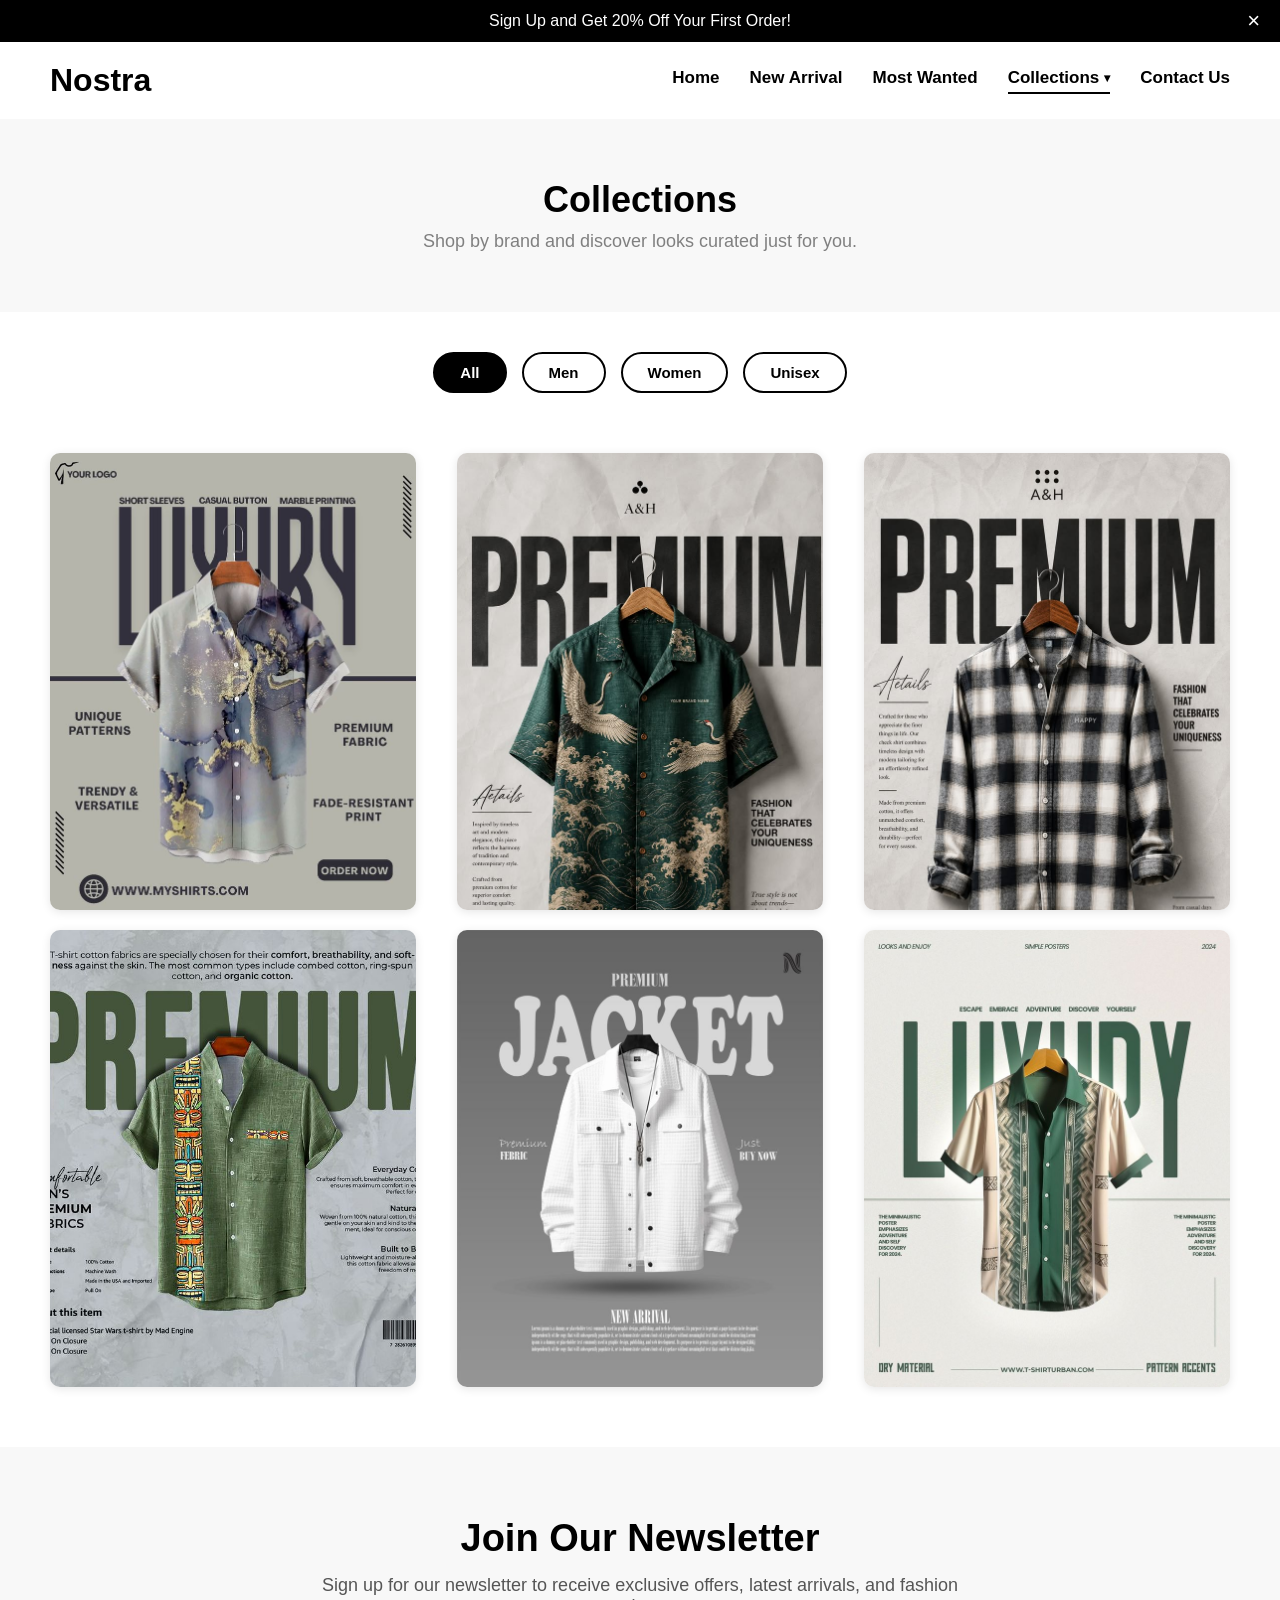
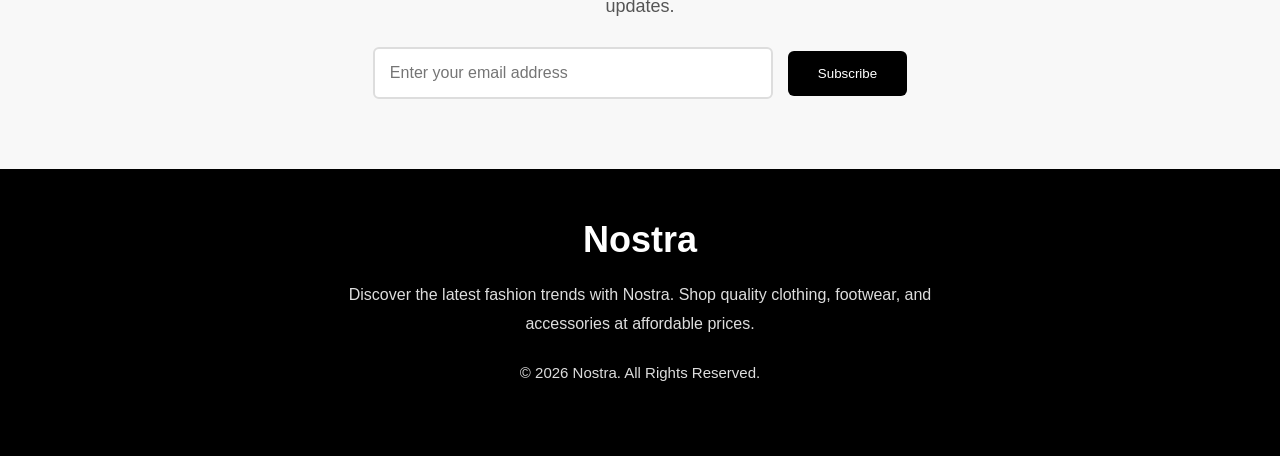
==== collections.html @ 63c2dc9e "Add files via upload" ====
<!DOCTYPE html>
<html lang="en">

<head>
    <meta charset="UTF-8">
    <meta name="viewport" content="width=device-width, initial-scale=1.0">
    <title>Collections - Nostra</title>
    <link rel="stylesheet" href="style.css">
    <script src="script.js" defer></script>
</head>

<body>

    <!-- Offer Bar -->
    <div class="offer-bar">
        <p>Sign Up and Get 20% Off Your First Order!</p>
        <button class="close-btn">&times;</button>
    </div>

    <!-- Navbar -->
    <nav class="navbar">

        <h1 class="logo">Nostra</h1>

        <button class="menu-toggle" aria-label="Toggle menu">&#9776;</button>

        <ul class="nav-links">
            <li><a href="index.html">Home</a></li>
            <li><a href="new-arrival.html">New Arrival</a></li>
            <li><a href="most-wanted.html">Most Wanted</a></li>
            <li class="dropdown">
                <a href="collections.html" class="active">Collections <span class="caret">&#9662;</span></a>
                <ul class="dropdown-menu">
                    <li><a href="collections.html?category=men">Men</a></li>
                    <li><a href="collections.html?category=women">Women</a></li>
                    <li><a href="collections.html?category=unisex">Unisex</a></li>
                </ul>
            </li>
            <li><a href="contact.html">Contact Us</a></li>
        </ul>

    </nav>

    <!-- Page Banner -->
    <section class="page-banner">
        <h1>Collections</h1>
        <p>Shop by brand and discover looks curated just for you.</p>
    </section>

    <!-- Filter Bar -->
    <section class="filter-bar">
        <button class="filter-btn active" data-filter="all">All</button>
        <button class="filter-btn" data-filter="men">Men</button>
        <button class="filter-btn" data-filter="women">Women</button>
        <button class="filter-btn" data-filter="unisex">Unisex</button>
    </section>

    <!-- Collections Grid -->
    <section class="collections">

        <div class="collection-container">

            <div class="collection-card" data-category="men">
                <img src="./imagecollection/img1.jpg" alt="Nike Collection">
                <div class="collection-overlay">
                    <h3>Nike</h3>
                    <button>View Collection</button>
                </div>
            </div>

            <div class="collection-card" data-category="unisex">
                <img src="./imagecollection/img2.jpg" alt="Adidas Collection">
                <div class="collection-overlay">
                    <h3>Adidas</h3>
                    <button>View Collection</button>
                </div>
            </div>

            <div class="collection-card" data-category="men">
                <img src="./imagecollection/img3.jpg" alt="Puma Collection">
                <div class="collection-overlay">
                    <h3>Puma</h3>
                    <button>View Collection</button>
                </div>
            </div>

            <div class="collection-card" data-category="women">
                <img src="./imagecollection/img4.jpg" alt="Zara Collection">
                <div class="collection-overlay">
                    <h3>Zara</h3>
                    <button>View Collection</button>
                </div>
            </div>

            <div class="collection-card" data-category="women">
                <img src="./imagecollection/img5.jpg" alt="H&M Collection">
                <div class="collection-overlay">
                    <h3>H&M</h3>
                    <button>View Collection</button>
                </div>
            </div>

            <div class="collection-card" data-category="unisex">
                <img src="./imagecollection/img6.jpg" alt="Levi's Collection">
                <div class="collection-overlay">
                    <h3>Levi's</h3>
                    <button>View Collection</button>
                </div>
            </div>

        </div>

    </section>

    <!-- Newsletter -->
    <section class="newsletter">

        <h2>Join Our Newsletter</h2>

        <p>
            Sign up for our newsletter to receive exclusive offers,
            latest arrivals, and fashion updates.
        </p>

        <form class="newsletter-form">

            <input type="email" placeholder="Enter your email address" required>

            <button type="submit">Subscribe</button>

        </form>

    </section>

    <!-- Footer -->
    <footer class="footer">

        <div class="footer-content">

            <h2>Nostra</h2>

            <p>
                Discover the latest fashion trends with Nostra.
                Shop quality clothing, footwear, and accessories
                at affordable prices.
            </p>

            <p class="copyright">
                © 2026 Nostra. All Rights Reserved.
            </p>

        </div>

    </footer>

</body>

</html>
---- style.css ----
* {
    margin: 0;
    padding: 0;
    box-sizing: border-box;
}

body {
    font-family: Arial, Helvetica, sans-serif;
    background-color: #ffffff;
}

/* ===========================
   Offer Bar
=========================== */

.offer-bar {
    background-color: black;
    color: white;
    display: flex;
    justify-content: center;
    align-items: center;
    padding: 12px 20px;
    position: relative;
}

.offer-bar p {
    font-size: 16px;
}

.offer-bar button {
    position: absolute;
    right: 20px;
    background: none;
    border: none;
    color: white;
    font-size: 22px;
    cursor: pointer;
}

/* ===========================
   Navbar
=========================== */

.navbar {
    display: flex;
    justify-content: space-between;
    align-items: center;
    padding: 20px 50px;
    background-color: white;
    box-shadow: 0 2px 10px rgba(0, 0, 0, 0.1);
}

.logo {
    font-size: 32px;
    font-weight: bold;
}

.nav-links {
    display: flex;
    list-style: none;
    gap: 30px;
}

.nav-links a {
    text-decoration: none;
    color: black;
    font-size: 17px;
    font-weight: 600;
    transition: 0.3s;
    padding-bottom: 4px;
}

.nav-links a:hover {
    color: gray;
}

.nav-links a.active {
    color: black;
    border-bottom: 2px solid black;
}

.menu-toggle {
    display: none;
    background: none;
    border: none;
    font-size: 28px;
    line-height: 1;
    cursor: pointer;
    color: black;
}

/* Dropdown submenu */
.dropdown {
    position: relative;
}

.dropdown>a {
    display: flex;
    align-items: center;
    gap: 5px;
}

.caret {
    font-size: 12px;
}

.dropdown-menu {
    display: none;
    flex-direction: column;
    position: absolute;
    top: 100%;
    left: 0;
    background-color: white;
    min-width: 160px;
    box-shadow: 0 4px 10px rgba(0, 0, 0, 0.15);
    border-radius: 6px;
    overflow: hidden;
    list-style: none;
    z-index: 10;
    padding: 8px 0;
}

.dropdown:hover .dropdown-menu {
    display: flex;
}

.dropdown-menu li a {
    display: block;
    padding: 10px 20px;
    font-size: 15px;
    font-weight: 500;
    color: black;
    text-decoration: none;
    white-space: nowrap;
}

.dropdown-menu li a:hover {
    background-color: #f0f0f0;
    color: black;
}

/* ===========================
   Hero Section
=========================== */

.hero {
    position: relative;
    width: 100%;
    height: 550px;
    overflow: hidden;
}

.hero img {
    width: 100%;
    height: 100%;
    object-fit: cover;
}

.hero-overlay {
    position: absolute;
    inset: 0;
    background-color: rgba(0, 0, 0, 0.4);
}

.hero-content {
    position: absolute;
    top: 50%;
    left: 50%;
    transform: translate(-50%, -50%);
    text-align: center;
    color: white;
}

.hero-content h2 {
    font-size: 60px;
    margin-bottom: 15px;
}

.hero-content h3 {
    font-size: 30px;
    margin-bottom: 25px;
}

.hero-content button {
    padding: 12px 30px;
    border: none;
    border-radius: 6px;
    background-color: white;
    color: black;
    font-size: 16px;
    cursor: pointer;
    transition: 0.3s;
}

.hero-content button:hover {
    background-color: black;
    color: white;
    transform: scale(1.05);
}

/* ===========================
   Brands
=========================== */

.brands {
    padding: 60px 50px;
    text-align: center;
}

.brands h2 {
    font-size: 36px;
    margin-bottom: 10px;
}

.brands p {
    color: gray;
    margin-bottom: 40px;
}

.brand-container {
    display: flex;
    justify-content: space-evenly;
    align-items: center;
    flex-wrap: wrap;
    gap: 30px;
}

.brand {
    text-align: center;
}

.brand img {
    width: 90px;
    height: 90px;
    object-fit: cover;
    border-radius: 10px;
    transition: transform 0.3s;
}

.brand img:hover {
    transform: scale(1.1);
}

.brand h4 {
    margin-top: 10px;
    font-size: 18px;
}

/* ===========================
   Page Banner (used on New Arrival, Most Wanted, Collections, Contact)
=========================== */

.page-banner {
    text-align: center;
    padding: 60px 50px;
    background-color: #f8f8f8;
}

.page-banner h1 {
    font-size: 36px;
    margin-bottom: 10px;
}

.page-banner p {
    color: gray;
    font-size: 18px;
}

/* ===========================
   Responsive Design
=========================== */

@media (max-width:768px) {

    .navbar {
        flex-direction: row;
        justify-content: space-between;
        align-items: center;
        padding: 20px;
        flex-wrap: wrap;
        position: relative;
    }

    .menu-toggle {
        display: block;
    }

    .nav-links {
        display: none;
        flex-direction: column;
        align-items: center;
        gap: 15px;
        width: 100%;
        margin-top: 20px;
    }

    .nav-links.show {
        display: flex;
    }

    .hero {
        height: 400px;
    }

    .hero-content h2 {
        font-size: 35px;
    }

    .hero-content h3 {
        font-size: 22px;
    }

    .brand-container {
        justify-content: center;
    }

    .page-banner {
        padding: 40px 20px;
    }

    .page-banner h1 {
        font-size: 28px;
    }

    .product-card {
        width: 100%;
    }

    .wanted-card {
        width: 100%;
    }

    .dropdown-menu {
        display: flex;
        position: static;
        box-shadow: none;
        align-items: center;
        padding: 5px 0 0;
    }
}

/* ===========================
   New Arrivals
=========================== */

.new-arrivals {
    padding: 60px 50px;
}

.new-arrivals h2 {
    text-align: center;
    font-size: 36px;
    margin-bottom: 40px;
}

.product-container {
    display: flex;
    justify-content: space-between;
    gap: 20px;
    flex-wrap: wrap;
}

.product-card {
    width: 23%;
    background-color: white;
    border-radius: 10px;
    overflow: hidden;
    box-shadow: 0 2px 10px rgba(0, 0, 0, 0.1);
    text-align: center;
    transition: 0.3s;
}

.product-card:hover {
    transform: translateY(-8px);
}

.product-card img {
    width: 100%;
    aspect-ratio: 1 / 1;
    object-fit: cover;
    object-position: top;
}

.product-card h3 {
    margin-top: 15px;
}

.product-card p {
    font-size: 18px;
    font-weight: bold;
    color: #444;
    margin: 10px 0;
}

.product-card button {
    margin-bottom: 20px;
    padding: 10px 20px;
    background-color: black;
    color: white;
    border: none;
    border-radius: 5px;
    cursor: pointer;
    transition: 0.3s;
}

.product-card button:hover {
    background-color: #444;
}

/* Most Wanted */

.most-wanted {
    padding: 60px 8%;
    text-align: center;
}

.most-wanted h2 {
    text-align: center;
    margin-bottom: 40px;
}

.wanted-container {
    display: flex;
    justify-content: space-between;
    gap: 20px;
    margin-top: 30px;
    flex-wrap: wrap;
}

.wanted-card {
    width: 250px;
    background: #fff;
    border-radius: 10px;
    box-shadow: 0 4px 10px rgba(0, 0, 0, .15);
    overflow: hidden;
    position: relative;
    transition: .3s;
}

.wanted-card:hover {
    transform: translateY(-8px);
}

.wanted-card img {
    width: 100%;
    aspect-ratio: 1 / 1;
    object-fit: cover;
    object-position: top;
}


.discount {
    position: absolute;
    top: 10px;
    left: 10px;
    background: red;
    color: #fff;
    padding: 5px 10px;
    border-radius: 5px;
    font-weight: bold;
}

.wishlist {
    position: absolute;
    top: 10px;
    right: 10px;
    font-size: 24px;
    cursor: pointer;
}

.wanted-card h3 {
    margin-top: 15px;
}

.wanted-card p {
    font-size: 20px;
    font-weight: bold;
}

.wanted-card button {
    margin: 15px;
    padding: 10px 20px;
    border: none;
    background: black;
    color: white;
    border-radius: 5px;
    cursor: pointer;
}

.wanted-card button:hover {
    background: #444;
}

/* ===========================
   Collections
=========================== */

.filter-bar {
    display: flex;
    justify-content: center;
    flex-wrap: wrap;
    gap: 15px;
    padding: 40px 20px 0;
}

.filter-btn {
    padding: 10px 25px;
    border: 2px solid black;
    background-color: white;
    color: black;
    border-radius: 30px;
    font-size: 15px;
    font-weight: 600;
    cursor: pointer;
    transition: 0.3s;
}

.filter-btn:hover {
    background-color: #f0f0f0;
}

.filter-btn.active {
    background-color: black;
    color: white;
}

.collections {
    padding: 60px 50px;
}

.collection-container {
    display: flex;
    flex-wrap: wrap;
    justify-content: space-between;
    gap: 20px;
}

.collection-card {
    position: relative;
    width: 31%;
    min-width: 280px;
    border-radius: 10px;
    overflow: hidden;
    box-shadow: 0 2px 10px rgba(0, 0, 0, 0.1);
    transition: 0.3s;
}

.collection-card:hover {
    transform: translateY(-8px);
}

.collection-card img {
    width: 100%;
    aspect-ratio: 4 / 5;
    object-fit: cover;
    object-position: top;
    display: block;
}

.collection-overlay {
    position: absolute;
    inset: 0;
    background-color: rgba(0, 0, 0, 0.4);
    display: flex;
    flex-direction: column;
    align-items: center;
    justify-content: center;
    color: white;
    opacity: 0;
    transition: 0.3s;
}

.collection-card:hover .collection-overlay {
    opacity: 1;
}

.collection-overlay h3 {
    font-size: 26px;
    margin-bottom: 15px;
}

.collection-overlay button {
    padding: 10px 20px;
    border: none;
    background-color: white;
    color: black;
    font-weight: bold;
    border-radius: 5px;
    cursor: pointer;
    transition: 0.3s;
}

.collection-overlay button:hover {
    background-color: black;
    color: white;
}

@media (max-width:768px) {

    .collection-card {
        width: 100%;
    }
}

/* Limited Offer Section */

.offer-section {
    display: flex;
    align-items: center;
    justify-content: space-between;
    background-color: black;
    color: white;
    padding: 50px;
    margin: 60px 40px;
    border-radius: 10px;
    gap: 50px;
}

.offer-image {
    flex: 1;
}

.offer-image img {
    width: 100%;
    height: 350px;
    object-fit: cover;
    border-radius: 10px;
}

.offer-content {
    flex: 1;
}

.offer-content h2 {
    font-size: 30px;
    margin-bottom: 15px;
}

.offer-content h3 {
    font-size: 45px;
    margin-bottom: 15px;
}

.offer-content p {
    font-size: 18px;
    margin-bottom: 25px;
}

.offer-content button {
    padding: 12px 25px;
    border: none;
    background-color: white;
    color: black;
    font-size: 16px;
    font-weight: bold;
    border-radius: 5px;
    cursor: pointer;
    transition: 0.3s;
}

.offer-content button:hover {
    background-color: #ff9800;
    color: white;
}

@media (max-width:768px) {

    .offer-section {
        flex-direction: column;
        text-align: center;
        padding: 30px;
    }

    .offer-image img {
        height: 250px;
    }

    .offer-content h3 {
        font-size: 32px;
    }

    .offer-content h2 {
        font-size: 24px;
    }
}

/* ===========================
   Customer Reviews
=========================== */

.customer-reviews {
    padding: 60px 50px;
    text-align: center;
    background-color: #f8f8f8;
}

.customer-reviews h2 {
    font-size: 36px;
    margin-bottom: 40px;
}

.review-container {
    display: flex;
    justify-content: space-between;
    gap: 20px;
    flex-wrap: wrap;
}

.review-card {
    flex: 1;
    min-width: 280px;
    background-color: white;
    padding: 25px;
    border-radius: 10px;
    box-shadow: 0 4px 10px rgba(0, 0, 0, 0.1);
    transition: 0.3s;
}

.review-card:hover {
    transform: translateY(-8px);
}

.review-card h3 {
    font-size: 24px;
    margin-bottom: 15px;
}

.review-card p {
    font-size: 16px;
    color: #555;
    line-height: 1.6;
    margin-bottom: 20px;
}

.review-card h4 {
    color: #222;
    font-size: 18px;
}

@media (max-width:768px) {

    .review-container {
        flex-direction: column;
        align-items: center;
    }

    .review-card {
        width: 100%;
    }

}

/* ===========================
   Contact Page
=========================== */

.contact-section {
    padding: 60px 50px;
}

.contact-container {
    display: flex;
    flex-wrap: wrap;
    gap: 50px;
    max-width: 1100px;
    margin: 0 auto;
}

.contact-info {
    flex: 1;
    min-width: 280px;
}

.contact-info h2 {
    font-size: 32px;
    margin-bottom: 15px;
}

.contact-info p {
    color: #555;
    line-height: 1.6;
    margin-bottom: 25px;
}

.contact-details {
    list-style: none;
}

.contact-details li {
    margin-bottom: 12px;
    line-height: 1.5;
}

.contact-form-wrapper {
    flex: 1;
    min-width: 280px;
}

.contact-form {
    display: flex;
    flex-direction: column;
    gap: 15px;
}

.contact-form label {
    font-weight: 600;
    font-size: 15px;
}

.contact-form input,
.contact-form textarea {
    padding: 12px;
    border: 2px solid #ddd;
    border-radius: 6px;
    font-size: 16px;
    font-family: inherit;
    outline: none;
    transition: 0.3s;
}

.contact-form input:focus,
.contact-form textarea:focus {
    border-color: black;
}

.contact-form textarea {
    resize: vertical;
}

.contact-form button {
    padding: 15px 30px;
    background: black;
    color: white;
    border: none;
    border-radius: 6px;
    cursor: pointer;
    font-size: 16px;
    transition: .3s;
}

.contact-form button:hover {
    background: #444;
}

@media (max-width:768px) {

    .contact-container {
        flex-direction: column;
    }
}

/* ===========================
   Newsletter
=========================== */

.newsletter {
    padding: 70px 20px;
    text-align: center;
    background: #f8f8f8;
}

.newsletter h2 {
    font-size: 38px;
    margin-bottom: 15px;
}

.newsletter p {
    color: #555;
    font-size: 18px;
    margin-bottom: 30px;
    max-width: 650px;
    margin-left: auto;
    margin-right: auto;
}

.newsletter-form {
    display: flex;
    justify-content: center;
    align-items: center;
    gap: 15px;
    flex-wrap: wrap;
}

.newsletter-form input {
    width: 400px;
    max-width: 100%;
    padding: 15px;
    font-size: 16px;
    border: 2px solid #ddd;
    border-radius: 6px;
    outline: none;
}

.newsletter-form input:focus {
    border-color: black;
}

.newsletter-form button {
    padding: 15px 30px;
    background: black;
    color: white;
    border: none;
    border-radius: 6px;
    cursor: pointer;
    transition: .3s;
}

.newsletter-form button:hover {
    background: #444;
}

@media(max-width:768px) {

    .newsletter-form {
        flex-direction: column;
    }

    .newsletter-form input {
        width: 100%;
    }

    .newsletter-form button {
        width: 100%;
    }

}

/* ===========================
   Footer
=========================== */

.footer {
    background-color: black;
    color: white;
    padding: 50px 20px;
    text-align: center;
}

.footer h2 {
    font-size: 36px;
    margin-bottom: 20px;
}

.footer p {
    max-width: 600px;
    margin: 0 auto 20px;
    line-height: 1.8;
    color: #ddd;
}

.copyright {
    margin-top: 20px;
    font-size: 15px;
    color: #aaa;
}
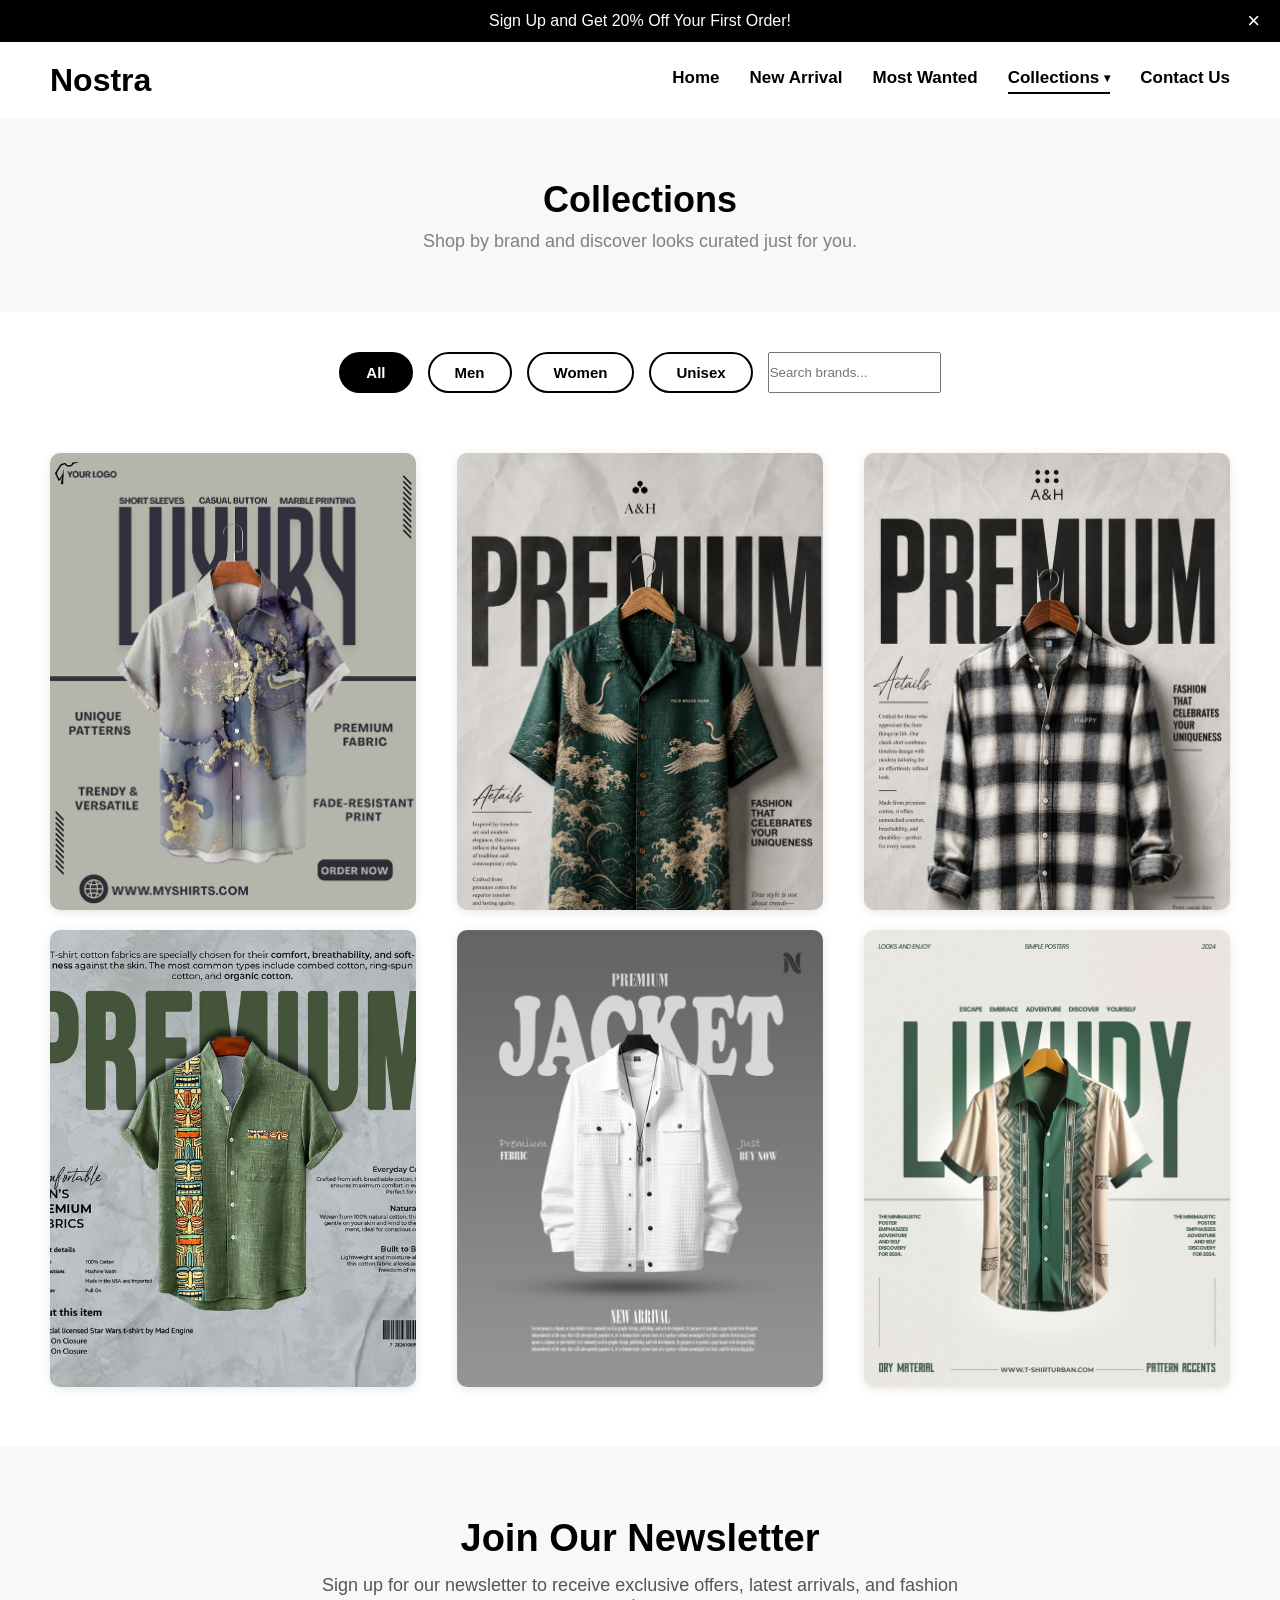
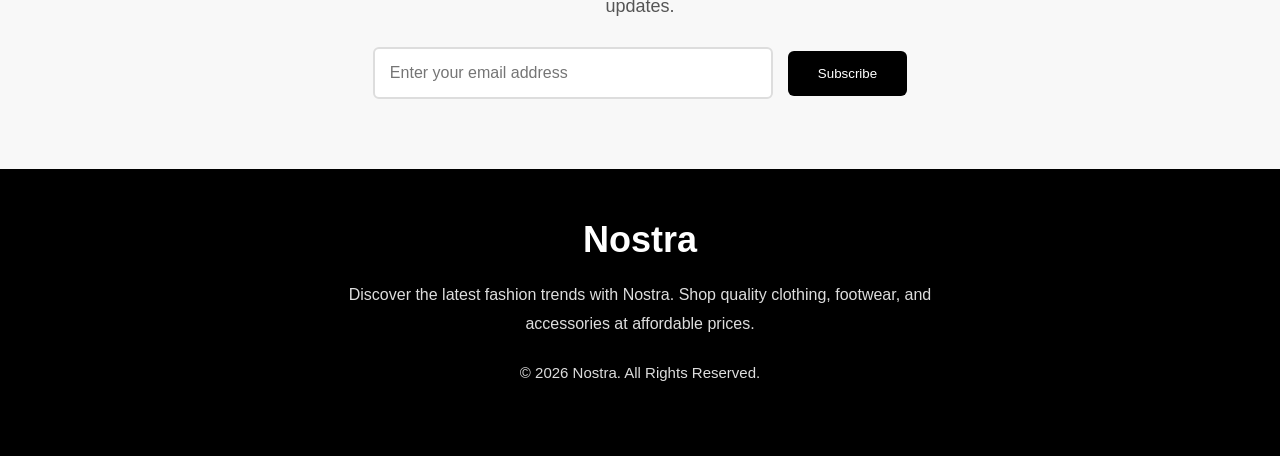
==== commit 9512d09d: "Add search input to filter bar Added a search input to the filter bar for easier brand searching." ====
--- a/collections.html
+++ b/collections.html
@@ -47,12 +47,14 @@
         <p>Shop by brand and discover looks curated just for you.</p>
     </section>
 
-    <!-- Filter Bar -->
+    <!-- Filter + Search Bar -->
     <section class="filter-bar">
         <button class="filter-btn active" data-filter="all">All</button>
         <button class="filter-btn" data-filter="men">Men</button>
         <button class="filter-btn" data-filter="women">Women</button>
         <button class="filter-btn" data-filter="unisex">Unisex</button>
+
+        <input type="text" class="search-input" placeholder="Search brands...">
     </section>
 
     <!-- Collections Grid -->
@@ -155,4 +157,4 @@
 
 </body>
 
-</html>+</html>
